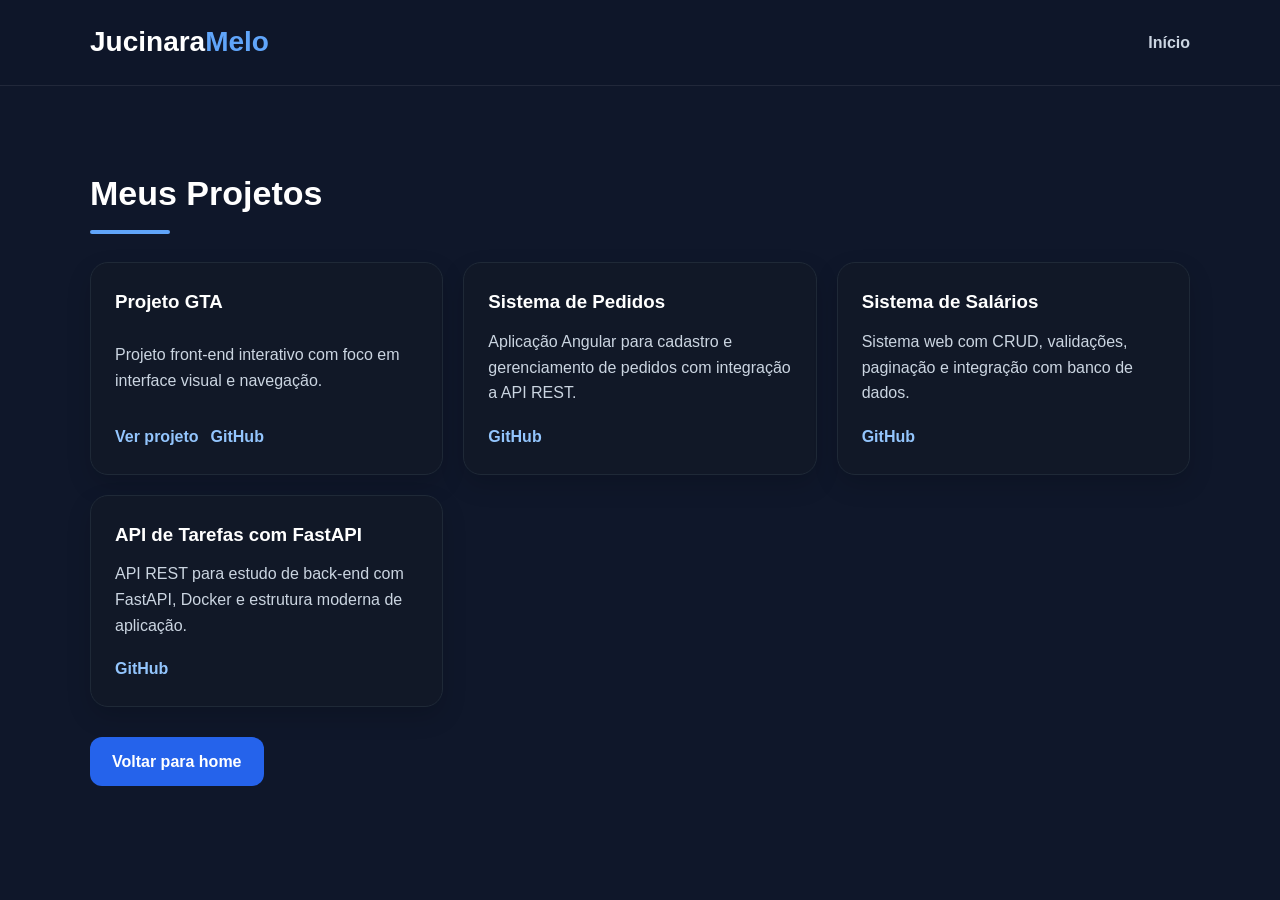
==== projetos.html @ 0603cfe0 "Primeira versão do portfólio" ====
<!DOCTYPE html>
<html lang="pt-BR">
<head>
  <meta charset="UTF-8">
  <meta name="viewport" content="width=device-width, initial-scale=1.0">
  <title>Projetos | Jucinara Melo</title>
  <link rel="stylesheet" href="style.css">
</head>
<body>
  <header class="header">
    <div class="container nav">
      <h1 class="logo">Jucinara<span>Melo</span></h1>

      <nav>
        <ul class="menu">
          <li><a href="index.html">Início</a></li>
        </ul>
      </nav>
    </div>
  </header>

  <main>
    <section class="section">
      <div class="container">
        <h2 class="section-title">Meus Projetos</h2>

        <div class="grid cards-grid">
          <article class="card projeto-card destaque-hover">
            <h3>Projeto GTA</h3>
            <p>
              Projeto front-end interativo com foco em interface visual e navegação.
            </p>
            <div class="projeto-links">
              <a href="https://jucinaramelo.github.io/projeto-gta/" target="_blank">Ver projeto</a>
              <a href="https://github.com/jucinaramelo/projeto-gta" target="_blank">GitHub</a>
            </div>
          </article>

          <article class="card projeto-card destaque-hover">
            <h3>Sistema de Pedidos</h3>
            <p>
              Aplicação Angular para cadastro e gerenciamento de pedidos com integração a API REST.
            </p>
            <div class="projeto-links">
              <a href="https://github.com/jucinaramelo/frontend" target="_blank">GitHub</a>
            </div>
          </article>

          <article class="card projeto-card destaque-hover">
            <h3>Sistema de Salários</h3>
            <p>
              Sistema web com CRUD, validações, paginação e integração com banco de dados.
            </p>
            <div class="projeto-links">
              <a href="https://github.com/jucinaramelo/sistema-salarios" target="_blank">GitHub</a>
            </div>
          </article>

          <article class="card projeto-card destaque-hover">
            <h3>API de Tarefas com FastAPI</h3>
            <p>
              API REST para estudo de back-end com FastAPI, Docker e estrutura moderna de aplicação.
            </p>
            <div class="projeto-links">
              <a href="https://github.com/jucinaramelo/api-backend" target="_blank">GitHub</a>
            </div>
          </article>
        </div>

        <div style="margin-top: 30px;">
          <a class="btn primary" href="index.html">Voltar para home</a>
        </div>
      </div>
    </section>
  </main>
</body>
</html>
---- style.css ----
* {
  margin: 0;
  padding: 0;
  box-sizing: border-box;
}

html {
  scroll-behavior: smooth;
}

body {
  font-family: Arial, sans-serif;
  background: #0f172a;
  color: #e5e7eb;
  line-height: 1.6;
}

.container {
  width: 90%;
  max-width: 1100px;
  margin: 0 auto;
}

.header {
  position: sticky;
  top: 0;
  z-index: 1000;
  background: rgba(15, 23, 42, 0.92);
  backdrop-filter: blur(10px);
  border-bottom: 1px solid rgba(255, 255, 255, 0.08);
}

.nav {
  display: flex;
  justify-content: space-between;
  align-items: center;
  padding: 20px 0;
}

.logo {
  font-size: 28px;
  color: #ffffff;
}

.logo span {
  color: #60a5fa;
}

.menu {
  list-style: none;
  display: flex;
  gap: 22px;
  flex-wrap: wrap;
}

.menu a {
  text-decoration: none;
  color: #cbd5e1;
  font-weight: bold;
  transition: 0.3s;
}

.menu a:hover {
  color: #60a5fa;
}

.hero {
  padding: 60px 0;
  display: flex;
  align-items: center;
  background: linear-gradient(135deg, #0f172a, #1e293b, #111827);
}

.hero-content {
  display: grid;
  grid-template-columns: 1.4fr 1fr;
  gap: 40px;
  align-items: center;
  padding: 70px 0;
}

.tag {
  display: inline-block;
  background: rgba(96, 165, 250, 0.15);
  color: #93c5fd;
  padding: 8px 14px;
  border-radius: 999px;
  margin-bottom: 20px;
  font-size: 14px;
}

.hero-text h2 {
  font-size: 48px;
  margin-bottom: 18px;
  color: #ffffff;
}

.descricao {
  font-size: 18px;
  color: #cbd5e1;
  max-width: 650px;
  margin-bottom: 28px;
}

.hero-buttons {
  display: flex;
  gap: 16px;
  flex-wrap: wrap;
}

.btn {
  display: inline-block;
  text-decoration: none;
  padding: 12px 22px;
  border-radius: 12px;
  font-weight: bold;
  border: none;
  cursor: pointer;
  transition: 0.3s;
}

.primary {
  background: #2563eb;
  color: #fff;
}

.primary:hover {
  background: #1d4ed8;
  transform: translateY(-2px);
}

.secondary {
  background: transparent;
  color: #fff;
  border: 1px solid #475569;
}

.secondary:hover {
  border-color: #60a5fa;
  color: #60a5fa;
}

.hero-card {
  display: flex;
  justify-content: center;
  align-items: center;
}

.foto-perfil {
  width: 280px;
  height: 280px;
  object-fit: cover;
  border-radius: 50%;
  border: 4px solid #60a5fa;
  box-shadow: 0 12px 30px rgba(0, 0, 0, 0.3);
}

.section {
  padding: 80px 0;
}

.section-title {
  font-size: 34px;
  margin-bottom: 28px;
  color: #ffffff;
  position: relative;
}

.section-title::after {
  content: "";
  display: block;
  width: 80px;
  height: 4px;
  background: #60a5fa;
  margin-top: 10px;
  border-radius: 999px;
}

.card {
  background: #111827;
  border: 1px solid #1f2937;
  padding: 24px;
  border-radius: 18px;
  box-shadow: 0 10px 25px rgba(0, 0, 0, 0.15);
}

.grid.cards-grid {
  display: grid;
  grid-template-columns: repeat(auto-fit, minmax(280px, 1fr));
  gap: 20px;
}

.destaque-hover {
  transition: transform 0.3s ease, border-color 0.3s ease, box-shadow 0.3s ease;
}

.destaque-hover:hover {
  transform: translateY(-6px);
  border-color: #60a5fa;
  box-shadow: 0 16px 30px rgba(0, 0, 0, 0.22);
}

.card h3 {
  color: #ffffff;
  margin-bottom: 12px;
}

.card p {
  color: #cbd5e1;
}

.skills {
  display: flex;
  flex-wrap: wrap;
  gap: 14px;
}

.skills span {
  background: #1e293b;
  color: #bfdbfe;
  border: 1px solid #334155;
  padding: 10px 16px;
  border-radius: 999px;
  font-weight: bold;
  transition: 0.3s;
}

.skills span:hover {
  background: #2563eb;
  color: white;
  transform: translateY(-2px);
}

.projeto-card {
  display: flex;
  flex-direction: column;
  justify-content: space-between;
}

.projeto-links {
  margin-top: 18px;
  display: flex;
  gap: 12px;
  flex-wrap: wrap;
}

.projeto-links a,
.contato-links a {
  text-decoration: none;
  color: #93c5fd;
  font-weight: bold;
  transition: 0.3s;
}

.projeto-links a:hover,
.contato-links a:hover {
  color: #60a5fa;
}

.mensagem-dinamica {
  margin-top: 24px;
  color: #93c5fd;
  font-weight: bold;
  font-size: 18px;
  min-height: 28px;
}

#texto-digitando::after {
  content: "|";
  animation: piscar 1s infinite;
  margin-left: 5px;
}

@keyframes piscar {
  0% { opacity: 1; }
  50% { opacity: 0; }
  100% { opacity: 1; }
}

.texto-branco {
  color: #ffffff;
}

.texto-azul {
  color: #60a5fa;
}

.contato-card {
  text-align: center;
}

.contato-links {
  margin: 22px 0 10px;
  display: flex;
  justify-content: center;
  gap: 18px;
  flex-wrap: wrap;
}

#mensagem {
  margin-top: 16px;
  color: #93c5fd;
  font-weight: bold;
}

.footer {
  text-align: center;
  padding: 24px 0;
  border-top: 1px solid rgba(255, 255, 255, 0.08);
  color: #94a3b8;
}

@media (max-width: 900px) {
  .hero-content {
    grid-template-columns: 1fr;
    text-align: center;
  }

  .hero-buttons {
    justify-content: center;
  }

  .hero-text h2 {
    font-size: 38px;
  }

  .nav {
    flex-direction: column;
    gap: 15px;
  }

  .menu {
    justify-content: center;
  }
}

@media (max-width: 600px) {
  .hero-text h2 {
    font-size: 30px;
  }

  .section-title {
    font-size: 28px;
  }

  .descricao {
    font-size: 16px;
  }

  .foto-perfil {
    width: 220px;
    height: 220px;
  }
}
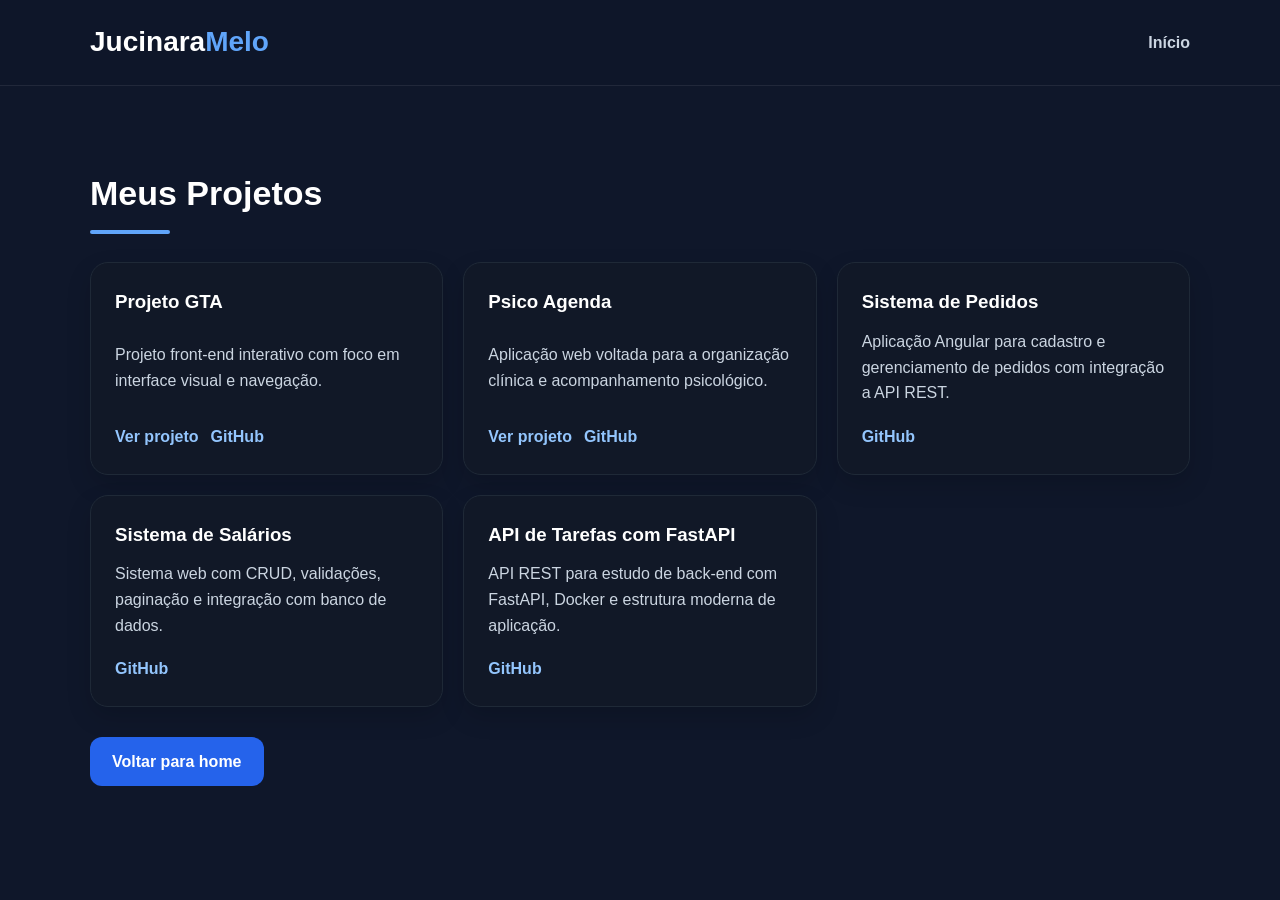
==== commit ca8de1f3: "Fix: atualiza portfolio" ====
--- a/projetos.html
+++ b/projetos.html
@@ -33,6 +33,17 @@
             <div class="projeto-links">
               <a href="https://jucinaramelo.github.io/projeto-gta/" target="_blank">Ver projeto</a>
               <a href="https://github.com/jucinaramelo/projeto-gta" target="_blank">GitHub</a>
+            </div>
+          </article>
+
+          <article class="card projeto-card destaque-hover">
+            <h3>Psico Agenda</h3>
+            <p>
+              Aplicação web voltada para a organização clínica e acompanhamento psicológico.
+            </p>
+            <div class="projeto-links">
+              <a href="https://psico-agenda-pi.vercel.app/" target="_blank">Ver projeto</a>
+              <a href="https://github.com/jucinaramelo/psico-agenda-frontend" target="_blank">GitHub</a>
             </div>
           </article>
 
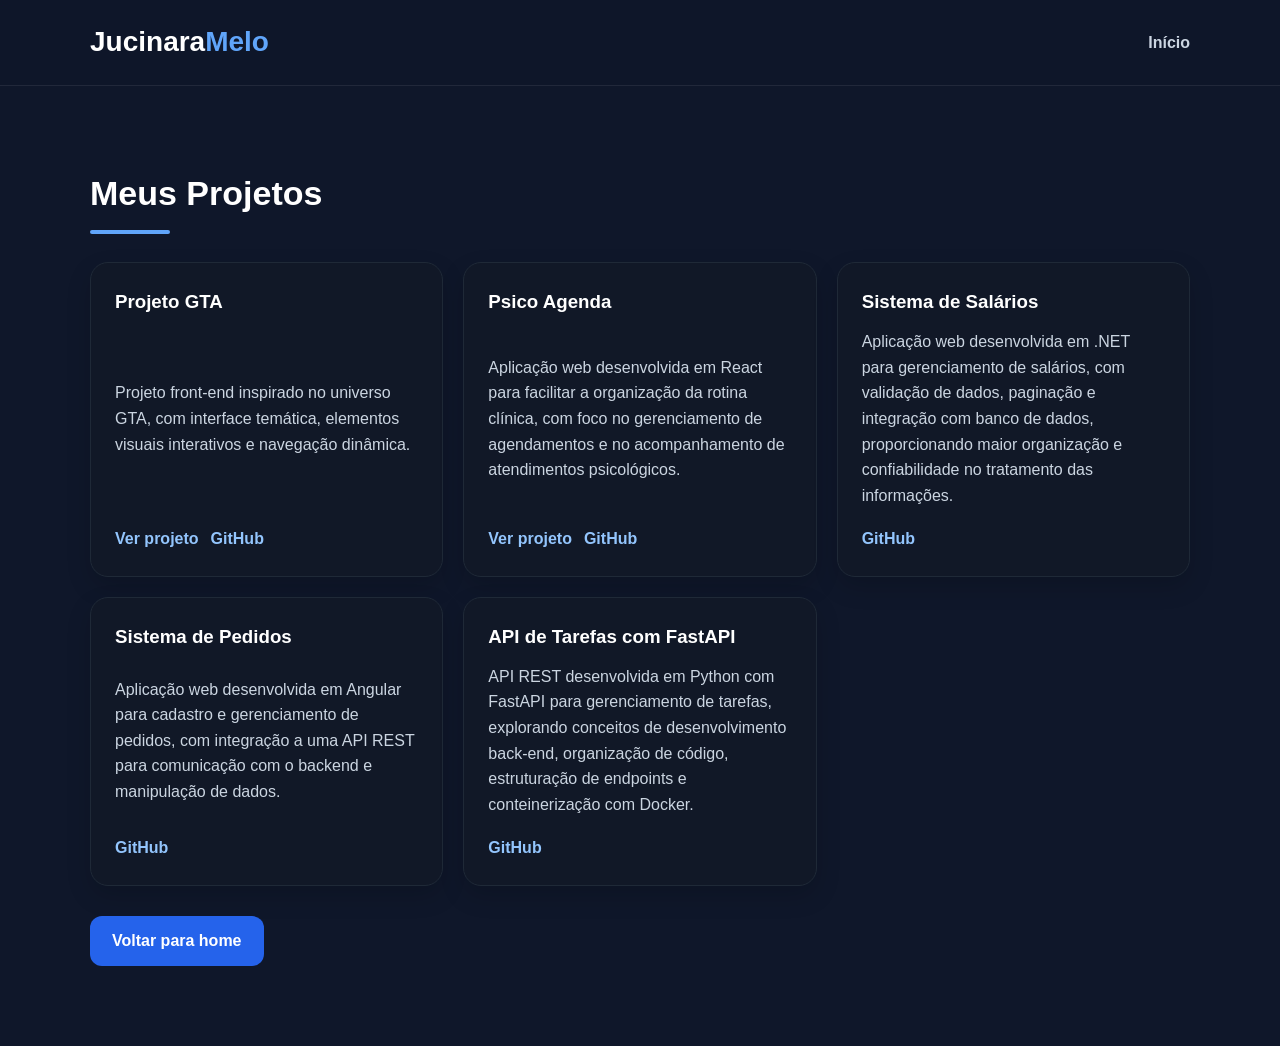
==== commit f32cc327: "Ajustes em projetos" ====
--- a/projetos.html
+++ b/projetos.html
@@ -28,7 +28,8 @@
           <article class="card projeto-card destaque-hover">
             <h3>Projeto GTA</h3>
             <p>
-              Projeto front-end interativo com foco em interface visual e navegação.
+              Projeto front-end inspirado no universo GTA, com interface
+              temática, elementos visuais interativos e navegação dinâmica.
             </p>
             <div class="projeto-links">
               <a href="https://jucinaramelo.github.io/projeto-gta/" target="_blank">Ver projeto</a>
@@ -39,7 +40,9 @@
           <article class="card projeto-card destaque-hover">
             <h3>Psico Agenda</h3>
             <p>
-              Aplicação web voltada para a organização clínica e acompanhamento psicológico.
+              Aplicação web desenvolvida em React para facilitar a organização
+              da rotina clínica, com foco no gerenciamento de agendamentos
+              e no acompanhamento de atendimentos psicológicos.
             </p>
             <div class="projeto-links">
               <a href="https://psico-agenda-pi.vercel.app/" target="_blank">Ver projeto</a>
@@ -48,9 +51,23 @@
           </article>
 
           <article class="card projeto-card destaque-hover">
+            <h3>Sistema de Salários</h3>
+            <p>
+              Aplicação web desenvolvida em .NET para gerenciamento de salários,
+              com validação de dados, paginação e integração com banco de dados,
+              proporcionando maior organização e confiabilidade no tratamento das informações.
+            </p>
+            <div class="projeto-links">
+              <a href="https://github.com/jucinaramelo/sistema-salarios" target="_blank">GitHub</a>
+            </div>
+          </article>
+
+          <article class="card projeto-card destaque-hover">
             <h3>Sistema de Pedidos</h3>
             <p>
-              Aplicação Angular para cadastro e gerenciamento de pedidos com integração a API REST.
+              Aplicação web desenvolvida em Angular para cadastro e gerenciamento
+              de pedidos, com integração a uma API REST para comunicação com o
+              backend e manipulação de dados.
             </p>
             <div class="projeto-links">
               <a href="https://github.com/jucinaramelo/frontend" target="_blank">GitHub</a>
@@ -58,19 +75,11 @@
           </article>
 
           <article class="card projeto-card destaque-hover">
-            <h3>Sistema de Salários</h3>
-            <p>
-              Sistema web com CRUD, validações, paginação e integração com banco de dados.
-            </p>
-            <div class="projeto-links">
-              <a href="https://github.com/jucinaramelo/sistema-salarios" target="_blank">GitHub</a>
-            </div>
-          </article>
-
-          <article class="card projeto-card destaque-hover">
             <h3>API de Tarefas com FastAPI</h3>
             <p>
-              API REST para estudo de back-end com FastAPI, Docker e estrutura moderna de aplicação.
+              API REST desenvolvida em Python com FastAPI para gerenciamento de tarefas,
+              explorando conceitos de desenvolvimento back-end, organização de código,
+              estruturação de endpoints e conteinerização com Docker.
             </p>
             <div class="projeto-links">
               <a href="https://github.com/jucinaramelo/api-backend" target="_blank">GitHub</a>
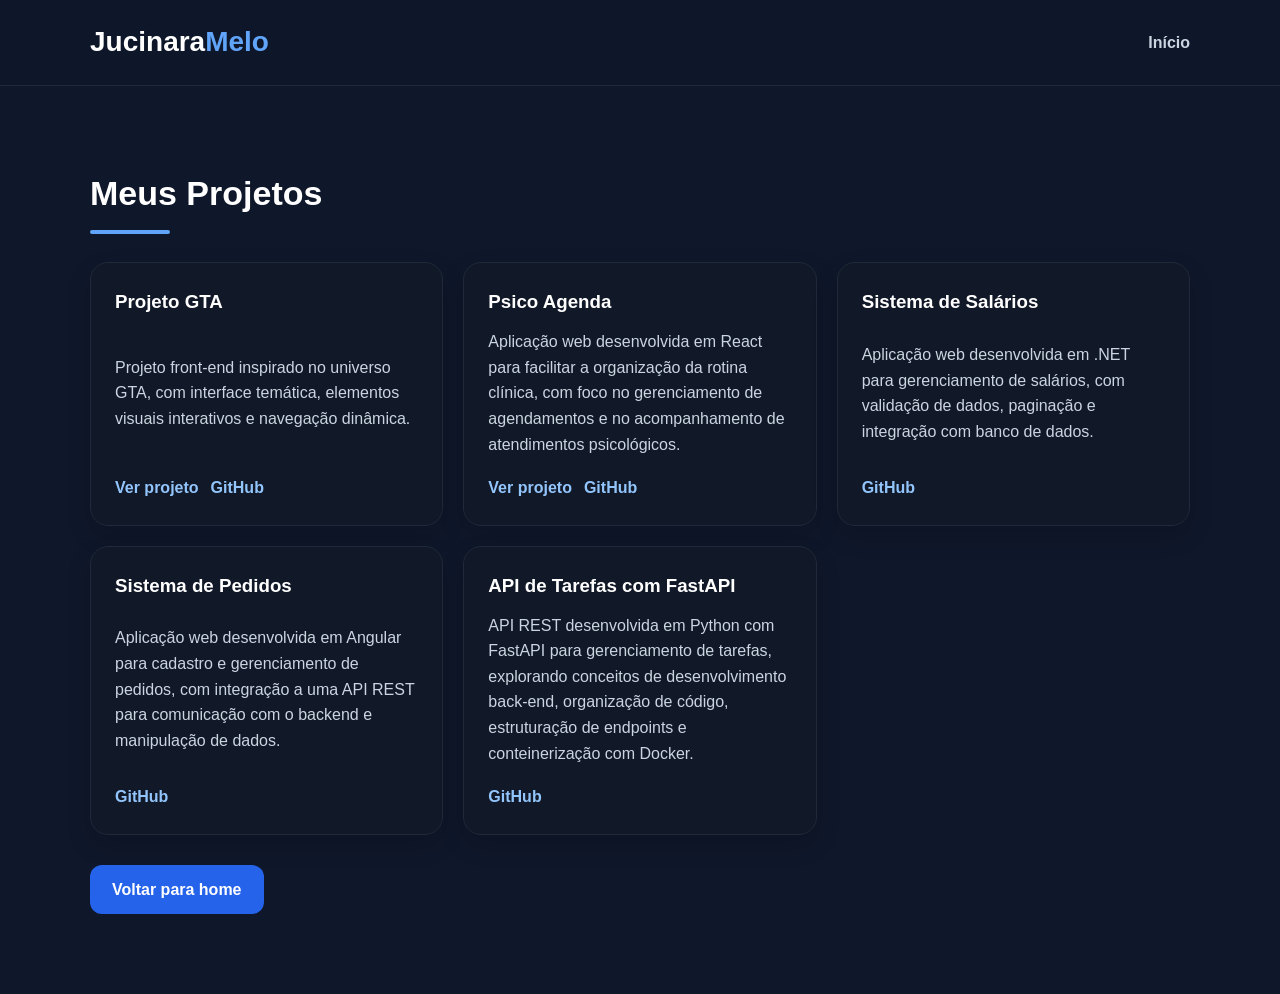
==== commit 9cc274d2: "Ajustes em Projetos" ====
--- a/projetos.html
+++ b/projetos.html
@@ -54,8 +54,7 @@
             <h3>Sistema de Salários</h3>
             <p>
               Aplicação web desenvolvida em .NET para gerenciamento de salários,
-              com validação de dados, paginação e integração com banco de dados,
-              proporcionando maior organização e confiabilidade no tratamento das informações.
+              com validação de dados, paginação e integração com banco de dados.
             </p>
             <div class="projeto-links">
               <a href="https://github.com/jucinaramelo/sistema-salarios" target="_blank">GitHub</a>
